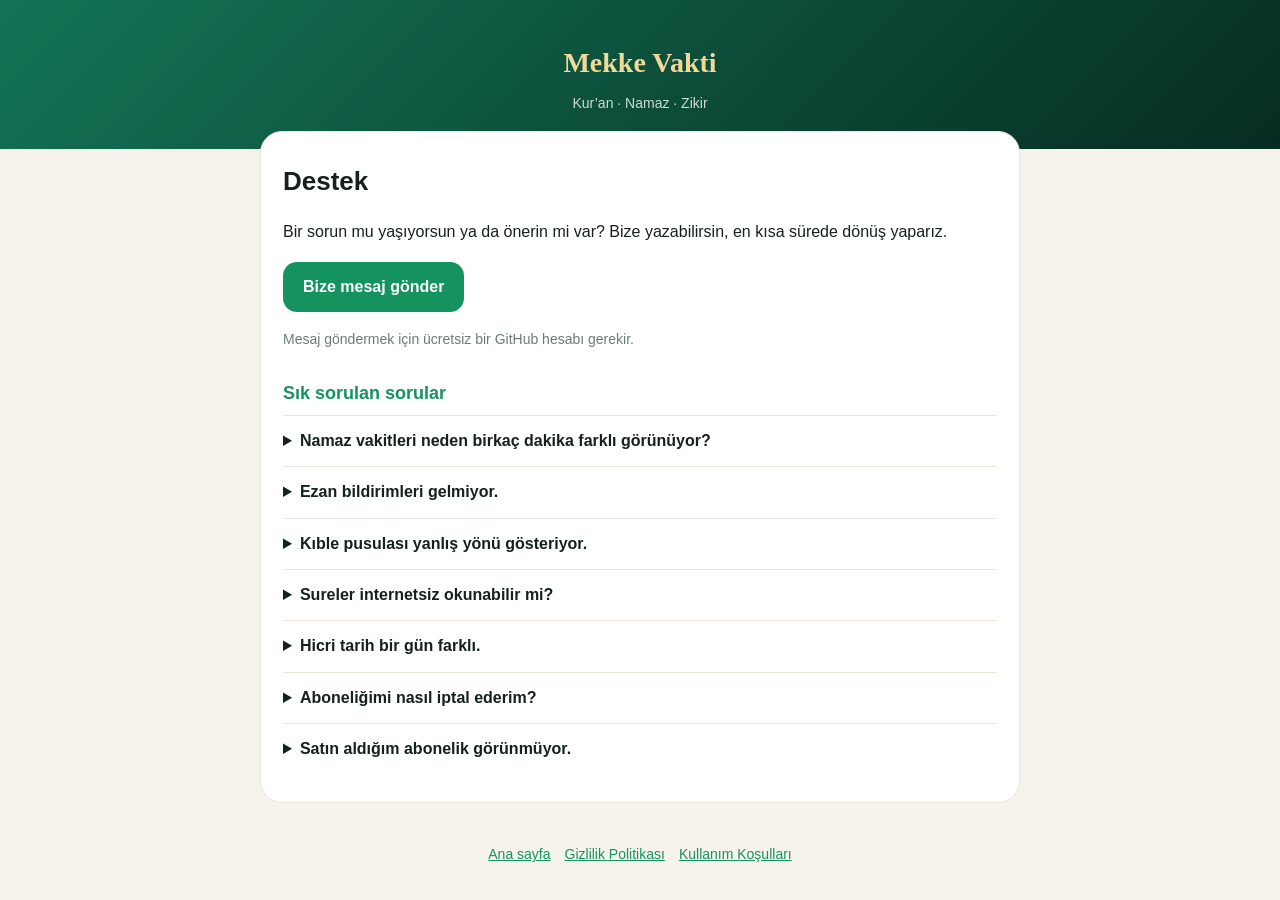
==== support.html @ 0877d250 "Mekke Vakti yasal ve destek sayfaları Co-Authored-By: Claude Opus 5.5 <noreply@anthropic.com>" ====
<!DOCTYPE html>
<html lang="tr">
<head>
<meta charset="utf-8" />
<meta name="viewport" content="width=device-width, initial-scale=1" />
<title>Destek · Mekke Vakti</title>
<link rel="stylesheet" href="style.css" />
</head>
<body>
<header><a href="index.html">Mekke Vakti</a><p>Kur’an · Namaz · Zikir</p></header>
<main>
  <h1>Destek</h1>
  <p>Bir sorun mu yaşıyorsun ya da önerin mi var? Bize yazabilirsin, en kısa sürede dönüş yaparız.</p>
  <!-- Destek e-postası belirlenince bu buton mailto: bağlantısıyla değiştirilecek -->
  <p><a class="btn" href="https://github.com/ilkin0894/mekke-vakti/issues/new">Bize mesaj gönder</a></p>
  <p class="muted">Mesaj göndermek için ücretsiz bir GitHub hesabı gerekir.</p>

  <h2>Sık sorulan sorular</h2>
  <div class="faq">
    <details><summary>Namaz vakitleri neden birkaç dakika farklı görünüyor?</summary>
      <p>Vakitler konuma ve hesaplama yöntemine göre hesaplanır. Ayarlar &gt; Hesaplama yöntemi bölümünden ülkene uygun yöntemi seç ve Ayarlar &gt; Konum bölümünden “Konumumu kullan”a dokunarak konumunu güncelle. Türkiye için “Diyanet” yöntemi önerilir.</p></details>
    <details><summary>Ezan bildirimleri gelmiyor.</summary>
      <p>iPhone’da Ayarlar &gt; Mekke Vakti &gt; Bildirimler bölümünden izinlerin açık olduğunu kontrol et. Uygulamada Vakitler ekranında ilgili vaktin zil simgesinin açık olması gerekir. Bildirimler önümüzdeki 7 gün için planlanır; uygulamayı ara sıra açman yeterlidir.</p></details>
    <details><summary>Kıble pusulası yanlış yönü gösteriyor.</summary>
      <p>Telefonu yere paralel tut, kılıf mıknatısı ve metal eşyalardan uzaklaştır. Telefonunu havada “8” çizecek şekilde hareket ettirerek pusulayı kalibre et.</p></details>
    <details><summary>Sureler internetsiz okunabilir mi?</summary>
      <p>Evet. Bir sureyi ilk açışında metni ve meali indirilir ve cihazda saklanır. Sonrasında internetsiz okuyabilirsin. Tilavet sesi için internet bağlantısı gerekir.</p></details>
    <details><summary>Hicri tarih bir gün farklı.</summary>
      <p>Ayarlar &gt; Hicri tarih düzeltmesi bölümünden ±1 veya ±2 gün düzeltme yapabilirsin.</p></details>
    <details><summary>Aboneliğimi nasıl iptal ederim?</summary>
      <p>iPhone’da Ayarlar &gt; [Adın] &gt; Abonelikler &gt; Mekke Vakti yolunu izleyerek iptal edebilirsin. İade talepleri Apple tarafından <a href="https://reportaproblem.apple.com">reportaproblem.apple.com</a> üzerinden değerlendirilir.</p></details>
    <details><summary>Satın aldığım abonelik görünmüyor.</summary>
      <p>Premium ekranındaki “Satın Alımları Geri Yükle” bağlantısına dokun. Aynı Apple Kimliği ile giriş yaptığından emin ol.</p></details>
  </div>
</main>
<nav><a href="index.html">Ana sayfa</a><a href="privacy.html">Gizlilik Politikası</a><a href="terms.html">Kullanım Koşulları</a></nav>
</body>
</html>
---- style.css ----
:root { --bg: #F6F3EC; --card: #fff; --text: #15211B; --muted: #6E7B74; --accent: #14935F; --gold: #B88F3E; --border: #ECE6D9; }
@media (prefers-color-scheme: dark) { :root { --bg: #0A110E; --card: #131D18; --text: #ECF2EE; --muted: #8C9C94; --accent: #2BB57B; --border: #22302A; } }
* { box-sizing: border-box; }
body { margin: 0; background: var(--bg); color: var(--text); font: 16px/1.65 -apple-system, BlinkMacSystemFont, "Segoe UI", Roboto, sans-serif; }
header { background: linear-gradient(135deg, #137456, #062C21); color: #fff; padding: 40px 20px 34px; text-align: center; }
header a { color: #F1D99A; text-decoration: none; font-family: Georgia, serif; font-size: 28px; font-weight: 700; }
header p { margin: 6px 0 0; opacity: .8; font-size: 14px; }
main { max-width: 760px; margin: -18px auto 40px; padding: 28px 22px; background: var(--card); border: 1px solid var(--border); border-radius: 22px; }
h1 { font-size: 26px; margin: 0 0 4px; }
h2 { font-size: 18px; margin: 28px 0 6px; color: var(--accent); }
.muted { color: var(--muted); font-size: 14px; }
a { color: var(--accent); }
ul { padding-left: 20px; }
nav { display: flex; gap: 14px; justify-content: center; flex-wrap: wrap; margin: 0 0 30px; font-size: 14px; }
.faq details { border-top: 1px solid var(--border); padding: 12px 0; }
.faq summary { cursor: pointer; font-weight: 600; }
.btn { display: inline-block; background: var(--accent); color: #fff; padding: 12px 20px; border-radius: 14px; text-decoration: none; font-weight: 600; }
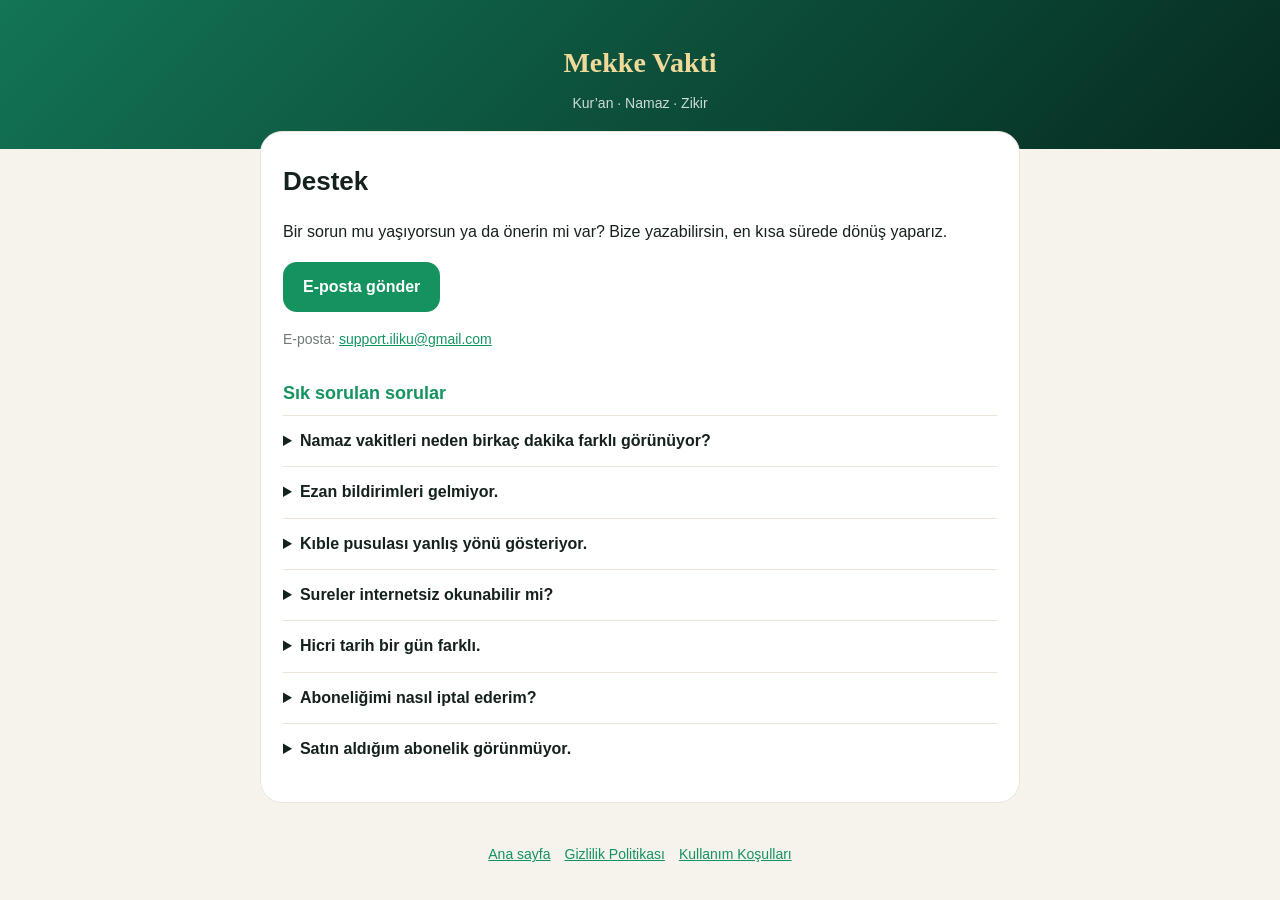
==== commit 1965b498: "Destek e-postası eklendi Co-Authored-By: Claude Opus 5.5 <noreply@anthropic.com>" ====
--- a/support.html
+++ b/support.html
@@ -11,9 +11,8 @@
 <main>
   <h1>Destek</h1>
   <p>Bir sorun mu yaşıyorsun ya da önerin mi var? Bize yazabilirsin, en kısa sürede dönüş yaparız.</p>
-  <!-- Destek e-postası belirlenince bu buton mailto: bağlantısıyla değiştirilecek -->
-  <p><a class="btn" href="https://github.com/ilkin0894/mekke-vakti/issues/new">Bize mesaj gönder</a></p>
-  <p class="muted">Mesaj göndermek için ücretsiz bir GitHub hesabı gerekir.</p>
+  <p><a class="btn" href="mailto:support.iliku@gmail.com?subject=Mekke%20Vakti%20Destek">E-posta gönder</a></p>
+  <p class="muted">E-posta: <a href="mailto:support.iliku@gmail.com">support.iliku@gmail.com</a></p>
 
   <h2>Sık sorulan sorular</h2>
   <div class="faq">
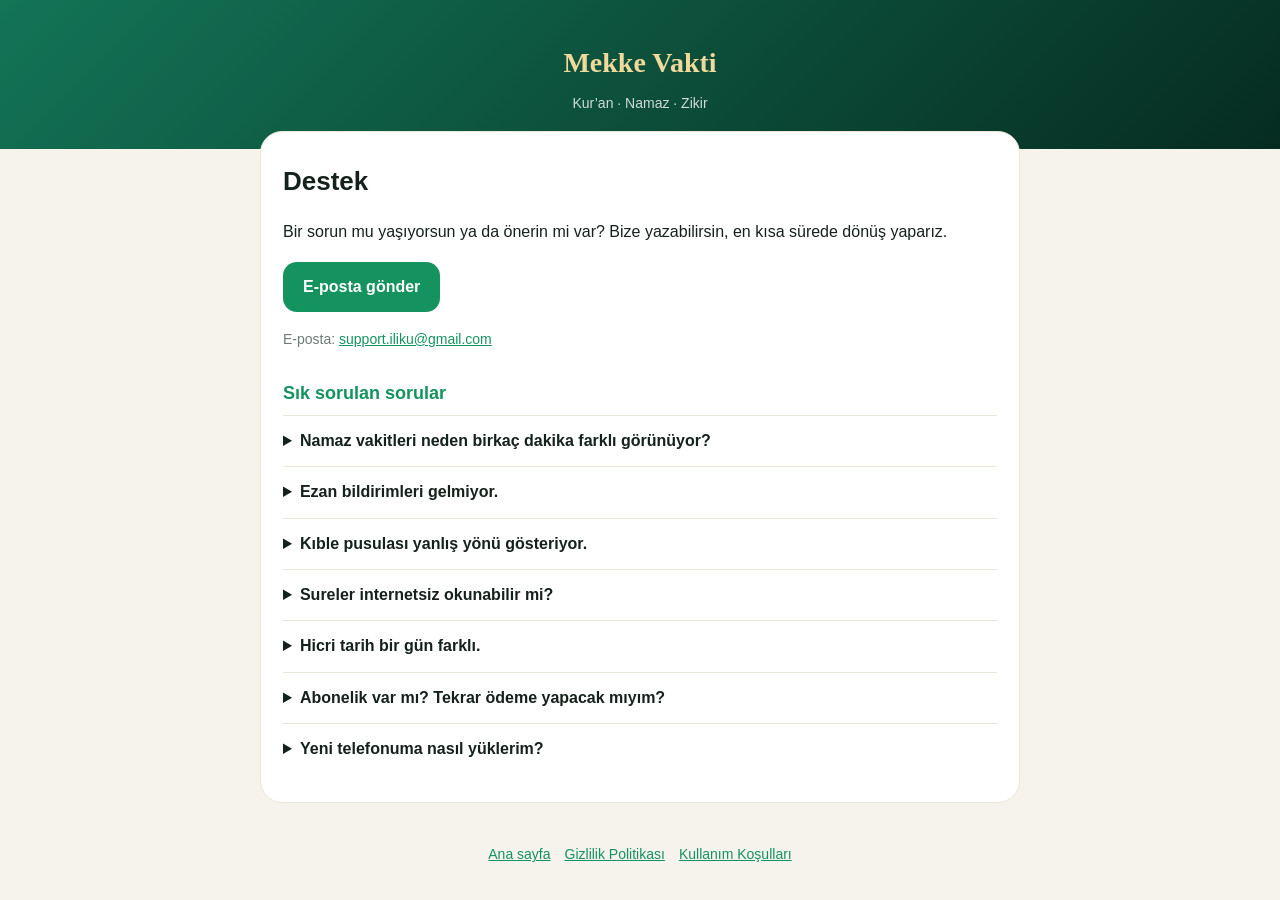
==== commit 58b6971a: "Ücretli uygulama: abonelik metinleri tek seferlik satın almaya göre güncellendi Co-Authored-By: Clau" ====
--- a/support.html
+++ b/support.html
@@ -26,10 +26,10 @@
       <p>Evet. Bir sureyi ilk açışında metni ve meali indirilir ve cihazda saklanır. Sonrasında internetsiz okuyabilirsin. Tilavet sesi için internet bağlantısı gerekir.</p></details>
     <details><summary>Hicri tarih bir gün farklı.</summary>
       <p>Ayarlar &gt; Hicri tarih düzeltmesi bölümünden ±1 veya ±2 gün düzeltme yapabilirsin.</p></details>
-    <details><summary>Aboneliğimi nasıl iptal ederim?</summary>
-      <p>iPhone’da Ayarlar &gt; [Adın] &gt; Abonelikler &gt; Mekke Vakti yolunu izleyerek iptal edebilirsin. İade talepleri Apple tarafından <a href="https://reportaproblem.apple.com">reportaproblem.apple.com</a> üzerinden değerlendirilir.</p></details>
-    <details><summary>Satın aldığım abonelik görünmüyor.</summary>
-      <p>Premium ekranındaki “Satın Alımları Geri Yükle” bağlantısına dokun. Aynı Apple Kimliği ile giriş yaptığından emin ol.</p></details>
+    <details><summary>Abonelik var mı? Tekrar ödeme yapacak mıyım?</summary>
+      <p>Hayır. Mekke Vakti tek seferlik ücretle satın alınır; abonelik veya uygulama içi satın alma yoktur.</p></details>
+    <details><summary>Yeni telefonuma nasıl yüklerim?</summary>
+      <p>Aynı Apple Kimliği ile App Store’a giriş yap ve Mekke Vakti’yi ara; yeniden ücret ödemeden indirebilirsin. İade talepleri Apple tarafından <a href="https://reportaproblem.apple.com">reportaproblem.apple.com</a> üzerinden değerlendirilir.</p></details>
   </div>
 </main>
 <nav><a href="index.html">Ana sayfa</a><a href="privacy.html">Gizlilik Politikası</a><a href="terms.html">Kullanım Koşulları</a></nav>
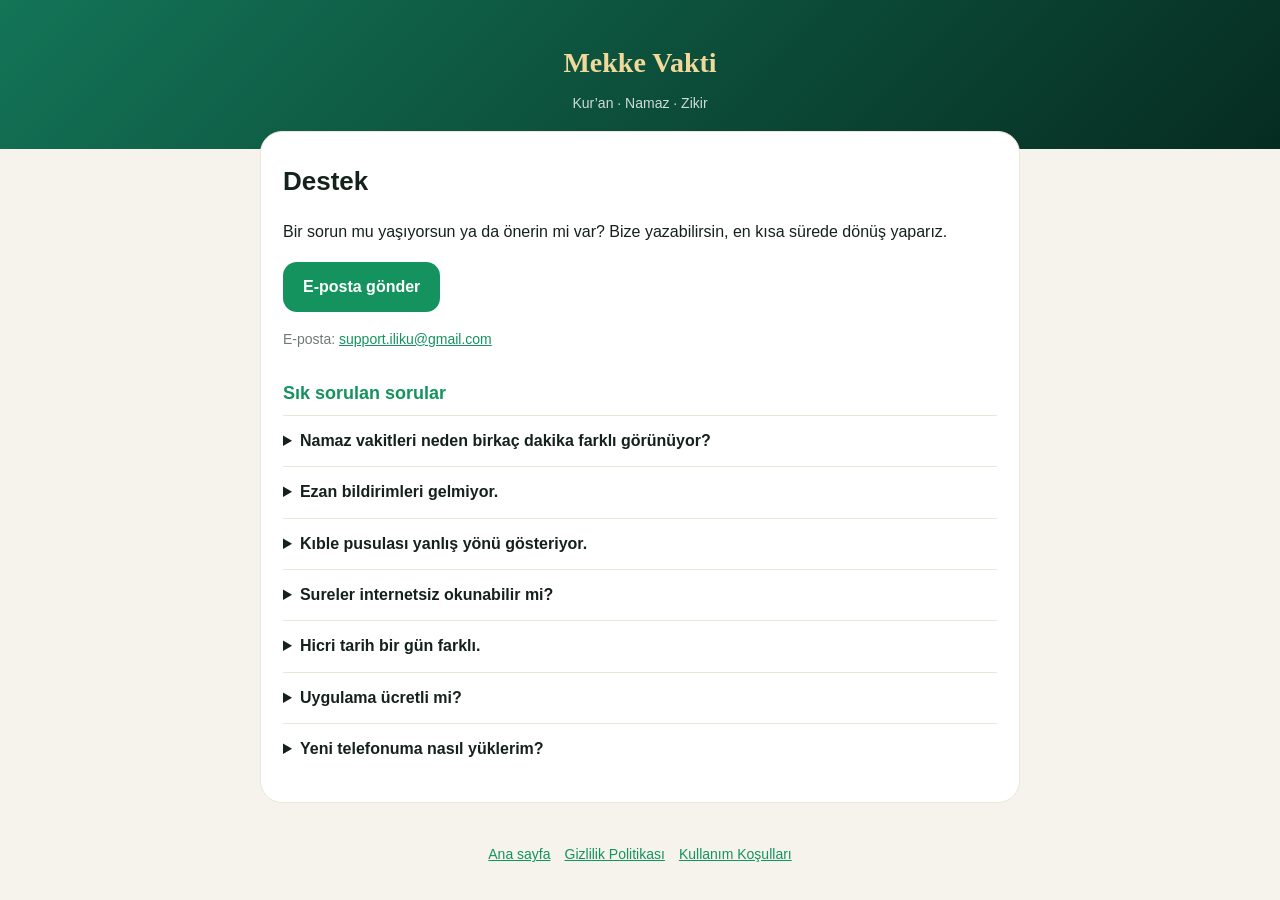
==== commit a539c1b7: "Mekke Vakti ücretsiz: ücret metinleri ve içerik kaynakları güncellendi Co-Authored-By: Claude Opus 5" ====
--- a/support.html
+++ b/support.html
@@ -26,10 +26,10 @@
       <p>Evet. Bir sureyi ilk açışında metni ve meali indirilir ve cihazda saklanır. Sonrasında internetsiz okuyabilirsin. Tilavet sesi için internet bağlantısı gerekir.</p></details>
     <details><summary>Hicri tarih bir gün farklı.</summary>
       <p>Ayarlar &gt; Hicri tarih düzeltmesi bölümünden ±1 veya ±2 gün düzeltme yapabilirsin.</p></details>
-    <details><summary>Abonelik var mı? Tekrar ödeme yapacak mıyım?</summary>
-      <p>Hayır. Mekke Vakti tek seferlik ücretle satın alınır; abonelik veya uygulama içi satın alma yoktur.</p></details>
+    <details><summary>Uygulama ücretli mi?</summary>
+      <p>Hayır. Mekke Vakti ücretsizdir; reklam, abonelik veya uygulama içi satın alma yoktur.</p></details>
     <details><summary>Yeni telefonuma nasıl yüklerim?</summary>
-      <p>Aynı Apple Kimliği ile App Store’a giriş yap ve Mekke Vakti’yi ara; yeniden ücret ödemeden indirebilirsin. İade talepleri Apple tarafından <a href="https://reportaproblem.apple.com">reportaproblem.apple.com</a> üzerinden değerlendirilir.</p></details>
+      <p>App Store’da Mekke Vakti’yi arayıp ücretsiz indirebilirsin.</p></details>
   </div>
 </main>
 <nav><a href="index.html">Ana sayfa</a><a href="privacy.html">Gizlilik Politikası</a><a href="terms.html">Kullanım Koşulları</a></nav>
